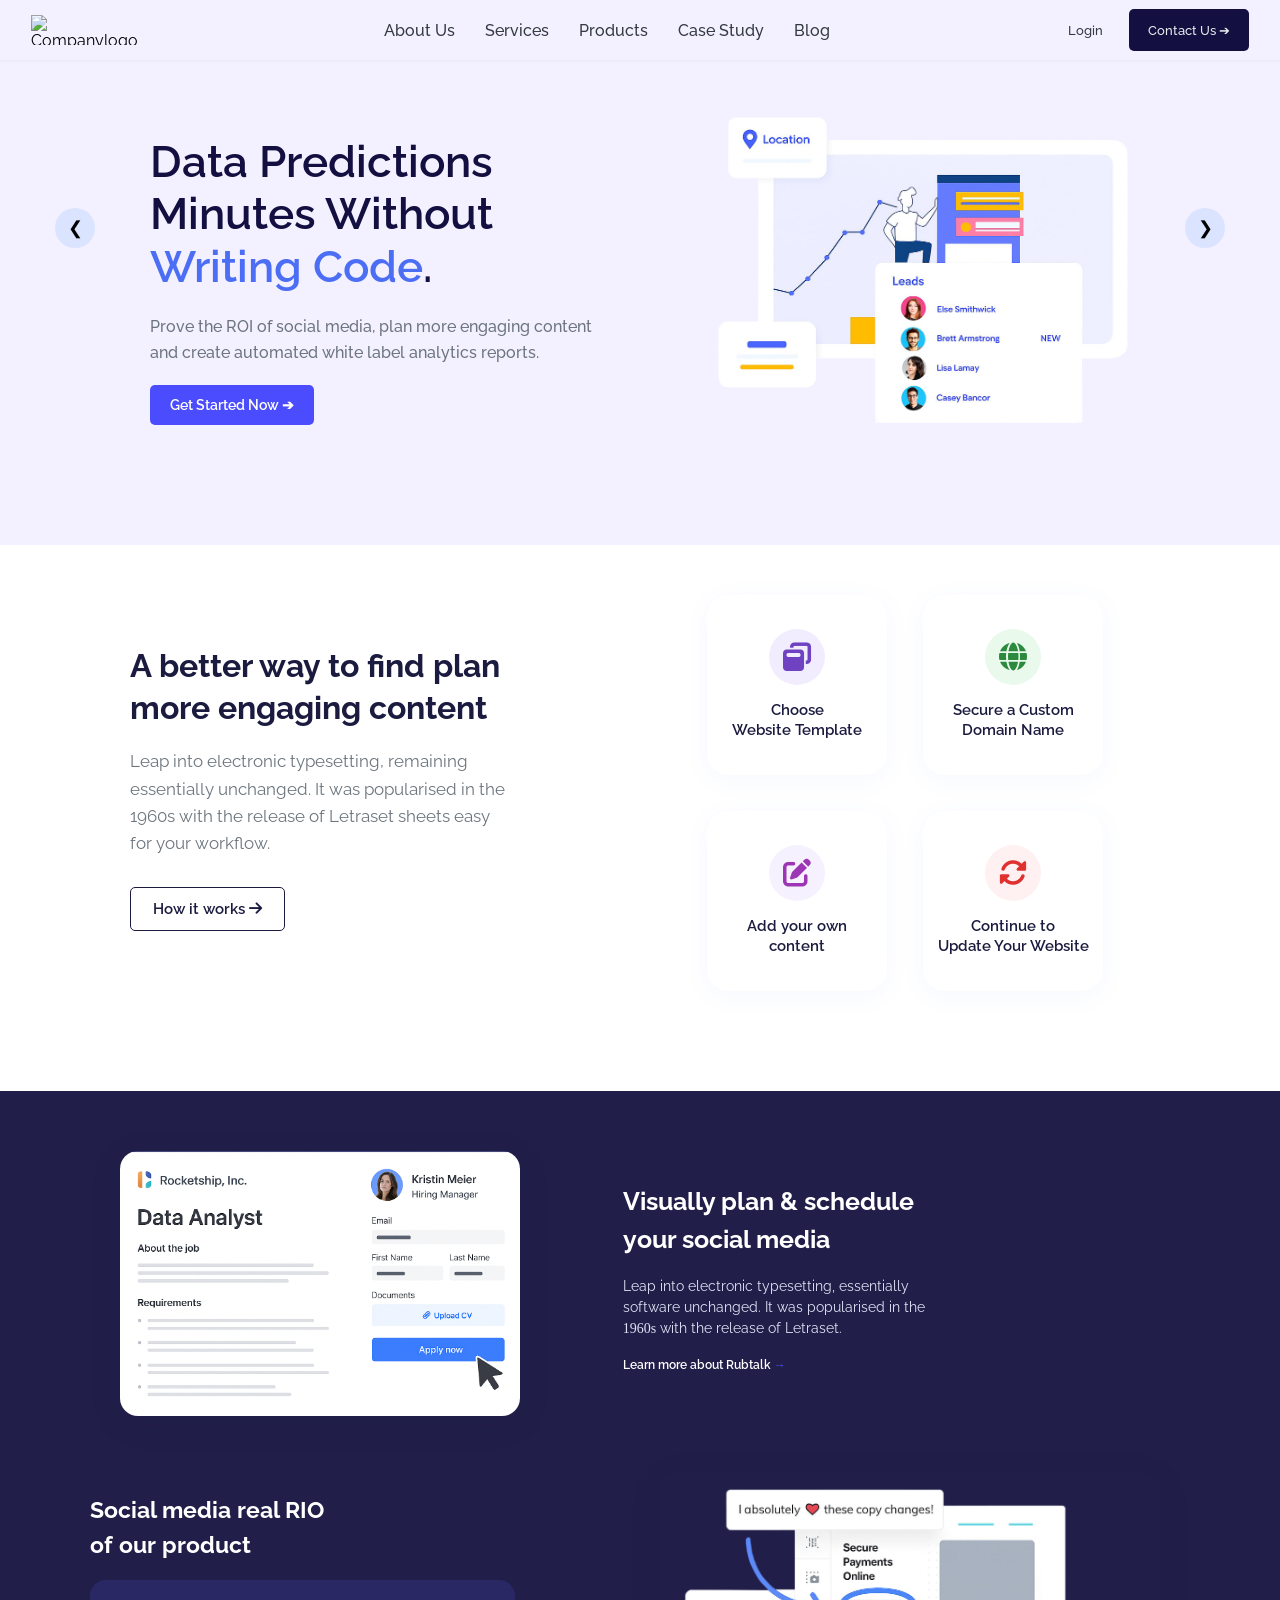
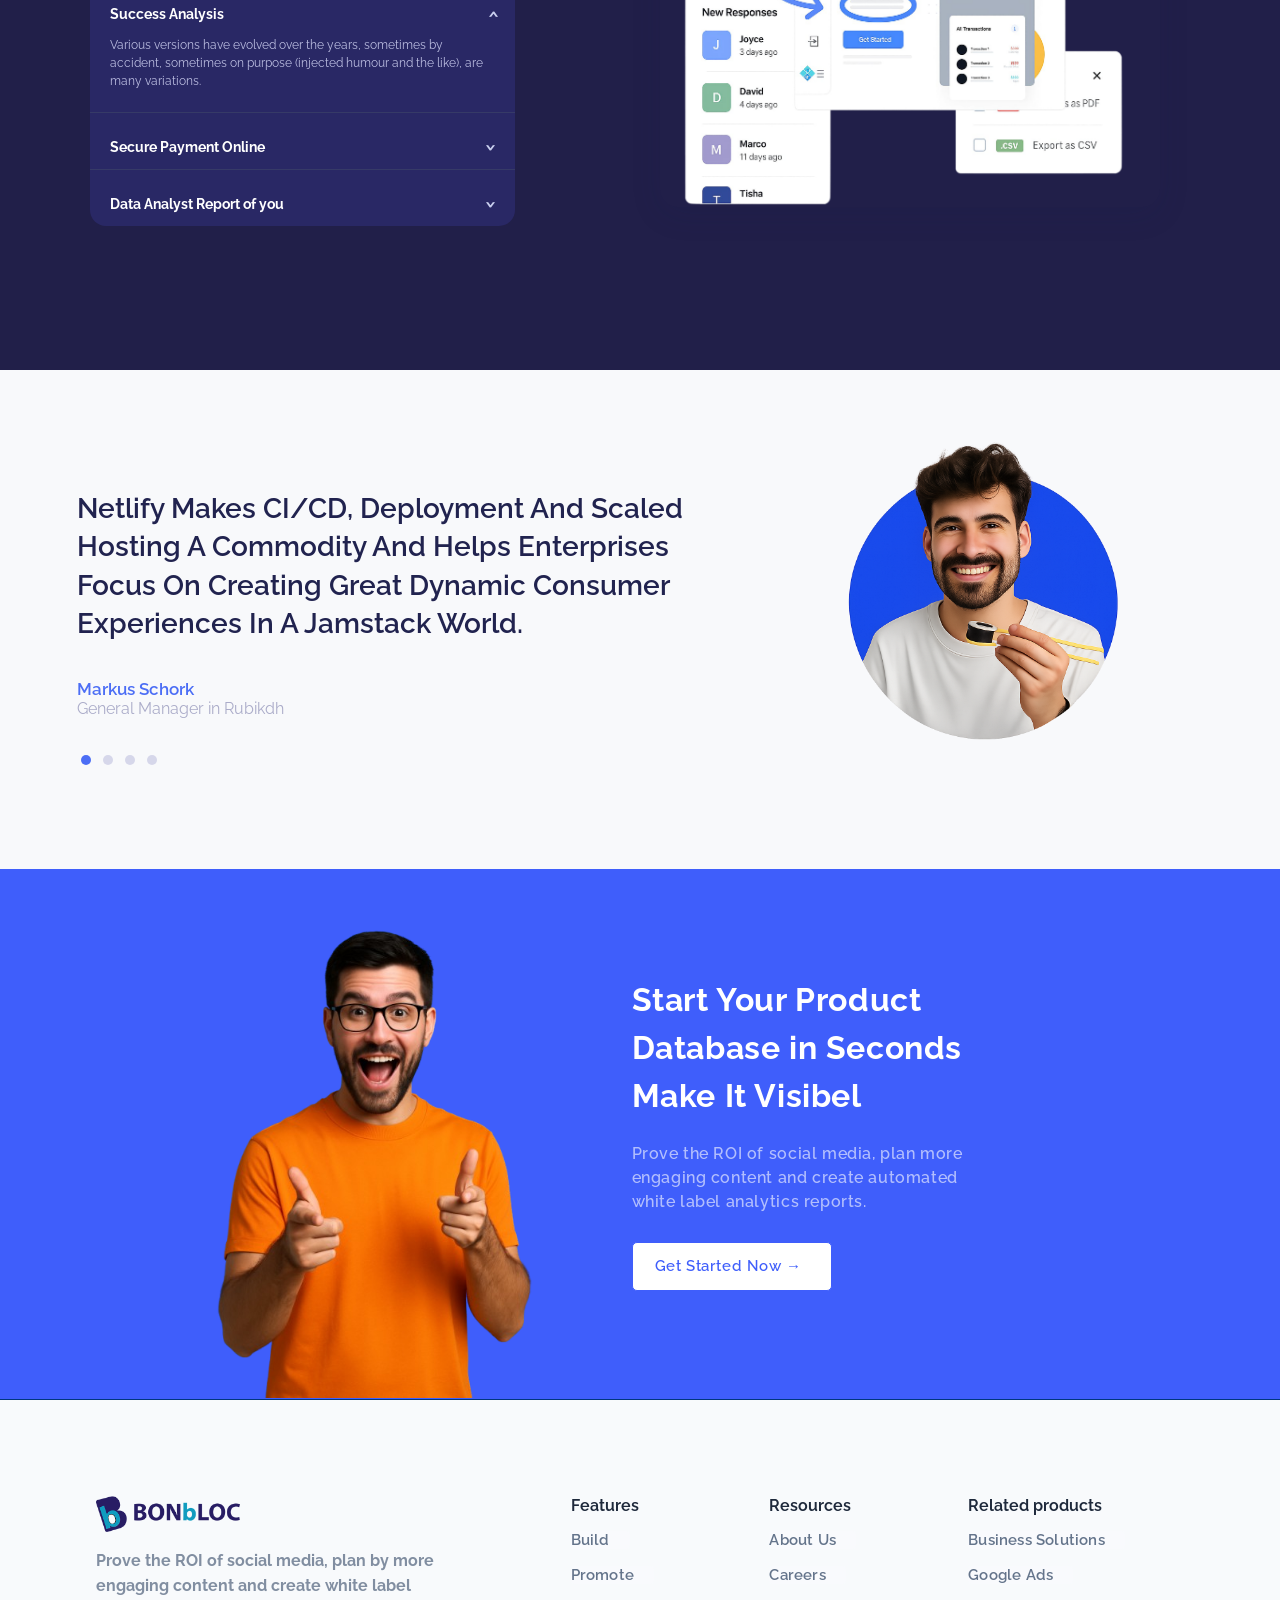
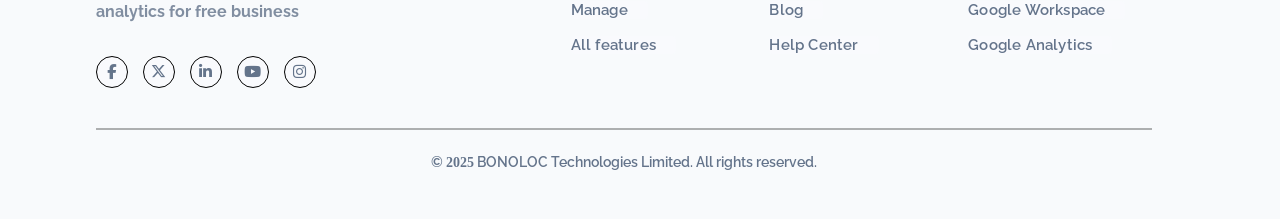
==== index.html @ 06128848 "Update and rename Task.html to index.html" ====
<!DOCTYPE html>
<html lang="en">
  <head>
    <meta charset="UTF-8" />
    <meta name="viewport" content="width=device-width, initial-scale=1.0" />
    <link rel="stylesheet" href="taskstyle.css" />
    <title>Task</title>
    <link rel="preconnect" href="https://fonts.googleapis.com" />
    <link rel="preconnect" href="https://fonts.gstatic.com" crossorigin />
    <link
      href="https://fonts.googleapis.com/css2?family=Raleway:ital,wght@0,100..900;1,100..900&display=swap"
      rel="stylesheet"
    />
    <link
      rel="stylesheet"
      href="https://cdnjs.cloudflare.com/ajax/libs/font-awesome/5.15.4/css/all.min.css"
    />
    <link
      rel="stylesheet"
      href="https://cdnjs.cloudflare.com/ajax/libs/font-awesome/6.5.1/css/all.min.css"
    />
  </head>
  <body>
    <header class="main-header">
      <div class="header-wrapper">
        <img src="BONbLoc-logo.png" alt="Companylogo" class="company-logo" />

        <nav>
          <a href="#">About Us</a>
          <a href="#">Services</a>
          <a href="#">Products</a>
          <a href="#">Case Study</a>
          <a href="#">Blog</a>
        </nav>

        <div class="button-group">
          <button class="btn1">Login</button>
          <button class="btn2">Contact Us &#10132;</button>
        </div>
      </div>
    </header>

    <section class="Hero-section">
      <div class="hero-container">
        <!-- Left Button -->
        <button class="nav-btn left-btn">&#10094;</button>

        <!-- Text Content -->
        <div class="hero-text">
          <h1>
            <br /><br />
            Data Predictions <br />
            Minutes Without <br />
            <span class="highlight"
              >Writing Code<span class="stop1">.</span></span
            >
          </h1>
          <p>
            Prove the ROI of social media, plan more engaging content and create
            automated white label analytics reports.
          </p>
          <button class="btn3">Get Started Now &#10132;</button>
        </div>

        <!-- Hero Image -->
        <img src="datapredict.png" alt="Hero Illustration" class="hero-image" />

        <!-- Right Button -->
        <button class="nav-btn right-btn">&#10095;</button>
      </div>
    </section>

    <section class="Features-Section">
      <div class="features-container">
        <!-- LEFT TEXT CONTENT -->
        <div class="features-left">
          <h2>A better way to find plan more engaging content</h2>
          <p>
            Leap into electronic typesetting, remaining essentially unchanged.
            It was popularised in the 1960s with the release of Letraset sheets
            easy for your workflow.
          </p>
          <button class="btn-how">
            How it works <i class="fa fa-arrow-right"></i>
          </button>
        </div>

        <!-- RIGHT FEATURE BOXES -->
        <div class="features">
          <div class="website-icon">
            <i class="fa fa-window-restore"></i>
            <p>Choose <br />Website Template</p>
          </div>

          <div class="domain-icon">
            <i class="fa fa-globe"></i>
            <p>
              Secure a Custom <br />
              Domain Name
            </p>
          </div>

          <div class="content-icon">
            <i class="fa fa-edit"></i>
            <p>Add your own <br />content</p>
          </div>

          <div class="update-icon">
            <i class="fa fa-sync-alt"></i>
            <p>Continue to <br />Update Your Website</p>
          </div>
        </div>
      </div>
    </section>

    <!-- success section -->
    <section class="success-section">
      <!-- First Row -->
      <div class="success-row top-row">
        <div class="success-card">
          <img
            src="dataanalyst.png"
            alt="Data Analyst Card"
            class="success-img top-img"
          />
        </div>
        <div class="success-text">
          <h2>Visually plan & schedule <br />your social media</h2>
          <p>
            Leap into electronic typesetting, essentially <br />software
            unchanged. It was popularised in the <br /><span
              style="font-family: serif"
              >1960s</span
            >
            with the release of Letraset.
          </p>
          <a href="#" class="learn-link"
            >Learn more about Rubtalk <span class="arrow1">&#8594;</span></a
          >
        </div>
      </div>
      <br />
      <!-- Second Row -->
      <div class="success-row bottom-row">
        <div class="success-info">
          <h3>Social media real RIO <br />of our product</h3>
          <div class="success-panel">
            <div class="success-accordion-item open">
              <div class="success-title chevron-toggle">
                Success Analysis
                <span class="chevron">&#8250;</span>
              </div>
              <div class="success-desc">
                Various versions have evolved over the years, sometimes by
                accident, sometimes on purpose (injected humour and the like),
                are many variations.
              </div>
            </div>
            <div class="success-accordion-item">
              <div class="success-title chevron-toggle">
                Secure Payment Online
                <span class="chevron">&#8250;</span>
              </div>
            </div>
            <div class="success-accordion-item">
              <div class="success-title chevron-toggle">
                Data Analyst Report of you
                <span class="chevron">&#8250;</span>
              </div>
            </div>
          </div>
        </div>
        <div class="success-media">
          <img src="sdata.png" alt="Responses" class="success-img right-img" />
        </div>
      </div>
    </section>
    <!-- HTML -->
    <section class="testimonial-section">
      <div class="testimonial-text">
        <p>
          Netlify Makes CI/CD, Deployment And Scaled <br />Hosting A Commodity
          And Helps Enterprises <br />Focus On Creating Great Dynamic Consumer
          <br />Experiences In A Jamstack World.
        </p>
        <div class="testimonial-author">
          <span class="author-name">Markus Schork</span><br />
          <span class="author-title">General Manager in Rubikdh</span>
        </div>
        <div class="testimonial-dots">
          <span class="dot active"></span>
          <span class="dot"></span>
          <span class="dot"></span>
          <span class="dot"></span>
        </div>
      </div>
      <div class="testimonial-image">
        <img src="testimonial.png" alt="testiminal-pic" />
      </div>
    </section>
    <!-- !-- ===== CTA SECTION ===== -->
    <section class="call-to-action">
      <div class="cta-image">
        <img src="ctaperson.png" alt="Excited Person" />
      </div>
      <div class="cta-text">
        <h2>Start Your Product Database in Seconds Make It Visibel</h2>
        <p>
          Prove the ROI of social media, plan more engaging content and create
          automated white label analytics reports.
        </p>
        <a href="#" class="btn primary"><p>Get Started Now &#8594;</p> </a>
      </div>
    </section>
    <footer>
      <div class="container">
        <div class="footer-content">
          <div class="footer-section footer-left">
            <img
              src="BONbLOC-logo.png"
              alt="BONbLOC Logo"
              class="footer-logo"
            />
            <p style="color: #64748b; line-height: 1.6; margin-bottom: 15px">
              Prove the ROI of social media, plan by more engaging content and
              create white label analytics for free business
            </p>
            <div class="social-icons">
              <a href="#" class="social-icon"
                ><i class="fa-brands fa-facebook-f"></i
              ></a>
              <a href="#" class="social-icon"
                ><i class="fa-brands fa-x-twitter"></i
              ></a>
              <a href="#" class="social-icon"
                ><i class="fa-brands fa-linkedin-in"></i
              ></a>
              <a href="#" class="social-icon"
                ><i class="fa-brands fa-youtube"></i
              ></a>
              <a href="#" class="social-icon"
                ><i class="fa-brands fa-instagram"></i
              ></a>
            </div>
          </div>
          <!-- <div class="footer-right"> -->
          <div class="footer-section">
            <ul>
              <li><h4>Features</h4></li>
              <li><a href="#">Build</a></li>
              <li><a href="#">Promote</a></li>
              <li><a href="#">Manage</a></li>
              <li><a href="#">All features</a></li>
            </ul>
          </div>
          <div class="footer-section">
            <ul>
              <li><h4>Resources</h4></li>
              <li><a href="#">About Us</a></li>
              <li><a href="#">Careers</a></li>
              <li><a href="#">Blog</a></li>
              <li><a href="#">Help Center</a></li>
            </ul>
          </div>
          <div class="footer-section">
            <ul>
              <li><h4>Related products</h4></li>
              <li><a href="#">Business Solutions</a></li>
              <li><a href="#">Google Ads</a></li>
              <li><a href="#">Google Workspace</a></li>
              <li><a href="#">Google Analytics</a></li>
            </ul>
          </div>
        </div>
      </div>
      <hr />
      <div class="footer-bottom">
        <p>
          &copy; <span style="font-family: serif">2025</span> BONOLOC
          Technologies Limited. All rights reserved.
        </p>
      </div>
    </footer>
  </body>
</html>
---- taskstyle.css ----
* {
  margin: 0;
  border: 0;
  font-family: "Raleway", serif;
  box-sizing: border-box;
}
body {
  background-color: #f1f3f5;
  /* margin: 25px; */
}
.company-logo {
  height: 30px;
  width: 120px;
}
/* Hero-section */
.Hero-section {
  display: flex;
  flex-direction: column;
  padding-top: 30px;
  background-color: #f3f0ff;
  padding-bottom: 120px;
}
/* Header-section */
header.main-header {
  background-color: #f3f0ff;
  padding: 10px 30px;
  position: fixed;
  top: 0;
  left: 0;
  right: 0;
  box-shadow: 0 1px 3px rgba(0, 0, 0, 0.05);
  z-index: 1000;
  height: 60px;
  display: flex;
  align-items: center;
}

.header-wrapper {
  display: flex;
  justify-content: space-between;
  align-items: center;
  max-width: 1300px;
  width: 100%;
  margin: 0 auto;
  gap: 0;
  padding: 0 1px;
}

nav {
  flex: 1;
  display: flex;
  justify-content: center;
  gap: 30px;
}

.button-group {
  display: flex;
  gap: 20px;
}
nav a {
  font-weight: 500;
  text-decoration: none;
  color: #343a40;
  font-family: "Raleway", serif;
}
.btn1,
.btn2 {
  font-weight: 500;
  font-family: "Raleway", serif;
  cursor: pointer;
}
.btn1 {
  background: none;
  color: #343a40;
  border: none;
}
.btn2 {
  color: #e9ecef;
  background-color: #130f40;
  padding: 13px 19px;
  border-radius: 5px;
}

.hero-container {
  display: flex;
  justify-content: space-between;
  align-items: center;
  flex-wrap: wrap;
  gap: 80px;
  position: relative;
  max-width: 1200px;
  margin: 0 auto;
  padding: 0 20px;
}

.hero-text {
  max-width: 550px;
  padding-left: 90px;
  padding-top: 0px;
}

.hero-text h1 {
  font-size: 44px;
  line-height: 1.2;
  font-weight: 600;
  margin-bottom: 20px;
  font-family: "Raleway", serif;
}

.hero-text .highlight {
  color: #4c6ef5;
}
.hero-text .stop1 {
  color: #130f40;
  border-radius: 50%;
}

.hero-text p {
  font-size: 16px;
  font-weight: 500;
  line-height: 1.6;
  margin-bottom: 20px;
  color: #6c757d;
  font-family: "Raleway", serif;
}

.btn3 {
  padding: 12px 20px;
  font-size: 14px;
  font-weight: 600;
  background-color: #4c4cff;
  color: white;
  border-radius: 5px;
  border: none;
  cursor: pointer;
  font-family: "Raleway", serif;
}
h1 {
  color: #130f40;
}
.nav-btn {
  position: absolute;
  top: 50%;
  transform: translateY(-50%);
  width: 40px;
  height: 40px;
  border: none;
  border-radius: 50%;
  font-size: 18px;
  cursor: pointer;
  display: flex;
  align-items: center;
  justify-content: center;
  background-color: #dbe4ff;
}

.left-btn {
  left: 15px;
}

.right-btn {
  right: 15px;
}
.hero-image {
  flex: 1;
  max-width: 600px;
  width: 100%;
  height: auto;
  display: block;
  margin-right: 50px;
  min-width: 300px;
  padding-top: 70px;
}
/* feature-section */
.Features-Section {
  background-color: #fff;
  padding-left: 110px;
  padding-top: 50px;
  padding-bottom: 100px;
  font-family: "Raleway", serif;
}

.features-container {
  display: flex;
  gap: 20px;
  max-width: 1200px;
  margin: 0 auto;
  align-items: flex-start;
  flex-wrap: wrap;
}

.features-left {
  flex: 1 1 350px;
  max-width: 400px;
  padding-left: 20px;
  margin-top: 50px;
}

.features-left h2 {
  font-size: 32px;
  line-height: 1.3;
  font-weight: 700;
  color: #1b1b40;
  margin-bottom: 20px;
  text-align: left;
}

.features-left p {
  font-size: 17px;
  line-height: 1.6;
  color: #6c757d;
  margin-bottom: 30px;
  text-align: left;
}

.btn-how {
  background: transparent;
  border: 1px solid #1b1b40;
  color: #1b1b40;
  padding: 12px 22px;
  font-weight: 600;
  font-size: 15px;
  border-radius: 5px;
  cursor: pointer;
  transition: background-color 0.3s, color 0.3s;
  text-align: left;
}
.btn-how:hover {
  background-color: #1b1b40;
  color: white;
}

.features {
  display: grid;
  margin-right: 80px;
  grid-template-columns: repeat(2, 180px);
  grid-auto-rows: 180px;
  gap: 36px;
  justify-content: center;
  margin: 0 auto;
}

.features > div {
  width: 180px;
  height: 180px;
  background: #fff;
  border-radius: 22px;
  box-shadow: 0 5px 26px rgba(76, 110, 245, 0.05);
  display: flex;
  flex-direction: column;
  align-items: center;
  justify-content: center;
  text-align: center;
  transition: box-shadow 0.16s, transform 0.16s;
  margin: 0;
  padding: 0;
}

.features > div:hover {
  transform: translateY(-8px);
}

.features i {
  font-size: 28px;
  width: 56px;
  height: 56px;
  border-radius: 50%;
  display: flex;
  align-items: center;
  justify-content: center;
  margin-bottom: 16px;
}

.features p {
  font-size: 15px;
  font-weight: 600;
  color: #1b1b40;
  margin: 0;
  line-height: 1.32;
}

.website-icon i {
  background-color: #f1edfe;
  color: #6f42c1;
}
.domain-icon i {
  background-color: #e9f9ec;
  color: #2b8a3e;
}
.content-icon i {
  background-color: #f6f1ff;
  color: #9c36b5;
}
.update-icon i {
  background-color: #fff1f1;
  color: #e03131;
}
@media (max-width: 900px) {
  .features-container {
    flex-direction: column;
    gap: 40px;
    padding: 30px 20px;
  }
  .features-left {
    max-width: 100%;
    margin-bottom: 40px;
    padding-left: 27px;
  }
  .features {
    grid-template-columns: 1fr 1fr;
  }
}
@media (max-width: 1100px) {
  .header-wrapper {
    gap: 40px;
    padding: 0 10px;
  }
  nav {
    gap: 30px;
  }
}

@media (max-width: 900px) {
  header.main-header {
    height: auto;
    padding: 16px 8px;
  }
  .header-wrapper {
    flex-direction: column;
    align-items: flex-start;
    gap: 18px;
    padding: 0 8px;
  }
  nav {
    flex-wrap: wrap;
    gap: 15px;
    font-size: 15px;
    justify-content: flex-start;
    margin-bottom: 6px;
  }
  .button-group {
    gap: 12px;
  }
}
@media (max-width: 900px) {
  .hero-container {
    flex-direction: column;
    align-items: center;
    gap: 32px;
    text-align: center;
    padding: 0 10px;
  }
  .hero-text {
    padding-left: 0;
    padding-top: 18px;
    max-width: 100%;
  }
  .hero-image {
    margin: 0 auto;
    padding-top: 0;
    max-width: 380px;
    min-width: 180px;
    width: 100%;
  }
}

@media (max-width: 600px) {
  .Hero-section {
    padding-top: 90px;
    padding-bottom: 50px;
  }
  .hero-text h1 {
    font-size: 28px;
  }
  .hero-container {
    gap: 18px;
    padding: 0 4vw;
  }
  .hero-image {
    max-width: 92vw;
  }
}

@media (max-width: 500px) {
  .features {
    grid-template-columns: 1fr;
    gap: 10px;
  }
}
/* success-section */
.success-section {
  background: #211f49;
  color: #fff;
  padding-top: 60px;
  padding-bottom: 90px;
  font-family: "Raleway", serif;
}

.success-row {
  display: flex;
  justify-content: space-between;
  align-items: flex-start;
  max-width: 1200px;
  margin: 0 auto 38px auto;
  flex-wrap: wrap;
  gap: 54px;
}

.success-row.top-row {
  align-items: flex-start;
}

.success-card {
  flex: 1 1 330px;
  display: flex;
  justify-content: flex-start;
  margin-left: 80px;
}

.success-img {
  max-width: 400px;
  width: 100%;
  border-radius: 18px;
  box-shadow: 0 7px 30px rgba(24, 32, 80, 0.13);
}

.success-text {
  flex: 2 1 380px;
  margin-top: 32px;
}
.arrow1 {
  color: #4c4cff;
}
.success-text h2 {
  font-size: 25px;
  margin-bottom: 18px;
  color: #fff;
  line-height: 1.5;
  font-weight: 700;
}

.success-text p {
  font-size: 14px;
  color: #dee2f5;
  line-height: 1.5;
  margin-bottom: 15px;
  max-width: 420px;
}

.learn-link {
  color: #fff;
  text-decoration: none;
  font-weight: 600;
  font-size: 12px;
}

.bottom-row .success-info {
  flex: 1 1 340px;
  margin-left: 0;
  padding-top: 20px;
  padding-left: 50px;
}

.success-info h3 {
  font-size: 23px;
  line-height: 1.5;
  color: #fff;
  margin-bottom: 18px;
  font-weight: 700;
}

.success-panel {
  background: #292865;
  border-radius: 16px;
  padding: 0;
  margin-bottom: 16px;
  overflow: hidden;
  max-width: 450px;
  overflow-wrap: break-word;
}
.success-accordion-item {
  padding: 0 20px;
  width: 425px;
  border-bottom: 1px solid #363a67;
}
.success-accordion-item:last-child {
  border-bottom: none;
}
.success-title {
  font-weight: 700;
  font-size: 14px;
  color: #fff;
  display: flex;
  align-items: center;
  justify-content: space-between;
  cursor: pointer;
  padding: 22px 0 10px 0;
}
.chevron {
  font-size: 20px;
  color: #cad0ef;
  transition: transform 0.2s;
  transform: rotate(90deg);
}
.success-accordion-item.open .chevron {
  transform: rotate(-90deg);
}
.chevron-underline {
  height: 2px;
  background: #cad0ef;
  width: 26px;
  margin: 3px 0 12px 0;
  border-radius: 1px;
}
.success-desc {
  color: #bbbde1;
  font-size: 12px;
  line-height: 1.5;
  padding-bottom: 22px;
}
.success-links {
  display: flex;
  flex-direction: column;
  gap: 7px;
}
.success-links a {
  color: #a7cbff;
  font-size: 14px;
  text-decoration: underline;
  font-weight: 500;
  transition: color 0.2s;
}
.success-media {
  flex: 2 1 400px;
  display: flex;
  justify-content: flex-end;
  align-items: flex-start;
}
.bottom-row .success-img {
  border-radius: 18px;
}
.success-row.bottom-row .success-media > .success-img {
  display: block;
  position: relative;
  left: -80px;
  transform: none;
  height: auto;
  width: 500px;
  max-width: none;
}
@media (max-width: 900px) {
  .success-row.bottom-row .success-media > .success-img {
    left: 0 !important;
  }
}
@media (max-width: 900px) {
  .success-row {
    flex-direction: column;
    align-items: stretch;
    gap: 32px;
    margin: 0 16px 34px 16px;
  }
  .success-media {
    justify-content: center;
  }
  .success-card,
  .success-text,
  .success-info {
    margin-left: 0;
    margin-right: 0;
    max-width: 100%;
  }
}
.testimonial-section {
  display: flex;
  align-items: center;
  justify-content: space-between;
  background: #f8f9fb;
  padding-top: 30px;
  padding-bottom: 100px;
  font-family: "Raleway", serif;
}

.testimonial-text {
  flex: 1 1 60%;
  padding-left: 6vw;
  padding-top: 90px;
}

.testimonial-text p {
  font-size: 28px;
  font-weight: 600;
  color: #21234f;
  line-height: 1.36;
  margin-bottom: 36px;
}

.testimonial-author {
  margin-bottom: 32px;
}

.author-name {
  color: #4c6ef5;
  font-weight: 600;
  font-size: 1.08rem;
}

.author-title {
  color: #abacc9;
  font-size: 1rem;
}

.testimonial-dots {
  margin-top: 22px;
}

.dot {
  height: 10px;
  width: 10px;
  margin: 0 4px;
  background-color: #d6d7ea;
  border-radius: 50%;
  display: inline-block;
}

.dot.active {
  background-color: #4c6ef5;
}

.testimonial-image {
  flex: 1 1 40%;
  display: flex;
  align-items: center;
  justify-content: center;
  min-width: 180px;
  padding-right: 3vw;
}

.testimonial-image img {
  width: 344px;
  height: 344px;
  object-fit: cover;
  padding-top: 20px;
  padding-right: 30px;
}

/* Responsive styles */
@media (max-width: 950px) {
  .testimonial-section {
    flex-direction: column;
    align-items: center;
    padding: 40px 0;
  }
  .testimonial-text,
  .testimonial-image {
    padding: 0;
    max-width: 94vw;
    text-align: center;
  }
  .testimonial-text {
    margin-bottom: 32px;
  }
  .testimonial-image {
    margin-bottom: 0;
    padding-bottom: 0;
  }
  .testimonial-image .circle-bg {
    margin: 0 auto;
  }
}

@media (max-width: 550px) {
  .testimonial-section {
    padding: 18px 0;
  }
  .testimonial-text p {
    font-size: 1.08rem;
  }
  .testimonial-image .circle-bg {
    width: 118px;
    height: 118px;
  }
  .testimonial-image img {
    width: 94px;
    height: 94px;
  }
}
/*CSS for cta*/
.call-to-action {
  background-color: rgb(88, 107, 124);
  height: 530px;
  width: 100vw;

  display: flex;
  align-items: center;
  justify-content: center;
  background: #3f5efb;
  color: #fff;
  gap: 96px;
  font-family: "Raleway", sans-serif;
}

.cta-image img {
  width: 325px;
  padding-top: 45px;
  border-radius: 12px;
}

.call-to-action .primary {
  color: #3f5efb;
  background-color: #fff;
  display: inline;
}

.call-to-action .cta-text {
  width: 30%;
  line-height: 1.5;
  letter-spacing: 0.6px;
  text-align: left;
  display: flex;
  padding-right: 20px;
  flex-direction: column;
  gap: 12px;
  margin-right: 54px;
}

.cta-text h2 {
  font-size: 32px;
  margin-bottom: 10px;
  gap: 5px;
}

.cta-text p {
  margin-bottom: 16px;
  opacity: 0.6;
  font-weight: 550;
}

.cta-text .primary {
  width: 200px;
}
.cta-text .primary p {
  margin-bottom: 0;
  opacity: 1;
}

.primary {
  background: transparent;
  border: 1px solid;
  padding: 12px 22px;
  font-weight: 600;
  font-size: 15px;
  border-radius: 5px;
  cursor: pointer;
  transition: background-color 0.3s, color 0.3s;
  text-align: left;
}

.primary p {
  display: inline-block;
  margin: 0;
}

/*CSS for Footer */
footer {
  background: #f8fafc;
  padding: 96px 128px 48px 96px;
  border-top: 1px solid #00367d;
}

.footer-content {
  display: grid;
  grid-template-columns: 2.5fr 1fr 1fr 1fr;
  grid-template-rows: 1fr;
  gap: 15px;
  /* margin-bottom: 5px; */
}

.footer-logo {
  padding-left: 0;
  width: 144px;
  height: auto;
}

.footer-left {
  padding-right: 80px;

  display: flex;
  flex-direction: column;
  text-align: left;
  gap: 16px;
}

.footer-left p {
  font-size: 16px;
  font-weight: bold;
  line-height: 1.5px;
  opacity: 0.8;
  color: rgba(71, 71, 71, 1.5);
}

.social-icons {
  display: flex;
  gap: 15px;
}

.social-icons .social-icon {
  width: 32px;
  height: 32px;
  border-radius: 50%;
  border: solid 0.5px #000000;
  padding-right: 0px;
}
.footer-section {
  /* background-color: #bac8ff; */
  justify-content: left;
}
.footer-section h4 {
  font-size: 16px;
  font-weight: 650;
  margin-bottom: 15px;
  color: #1e293b;
}

.footer-section ul {
  list-style: none;
  padding: 0;
}

.footer-section li {
  margin-bottom: 0px;
}

.footer-section a {
  color: #64748b;
  font-weight: 600;
  font-size: 15px;
  letter-spacing: 0.2px;

  text-decoration: none;
  transition: color 0.3s;
  padding: 0 20px 0 0;
  margin-bottom: 16px;
}

.footer-section a:hover {
  color: #4f46e5;
}
footer hr {
  margin: 24px 0;
  border: 1px solid;
  opacity: 0.3;
}
.footer-bottom {
  text-align: center;
  /* padding-top: 50px; */
  color: #64748b;
  font-size: 14px;
  font-weight: 600;
}
footer a {
  display: inline-block;
  text-decoration: none;

  width: auto;
  height: auto;
  background-color: #f9fafd;
  border-radius: 4px;
  font-size: 14px;
  font-weight: 500;

  color: #000000;
  align-content: center;
  text-align: center;

  padding: 12px 12px;
  letter-spacing: 0.4px;
}

@media (max-width: 992px) {
  .call-to-action {
    flex-direction: column;
    height: auto;
    padding: 60px 30px;
    text-align: center;
    gap: 30px;
  }

  .cta-text {
    width: 100%;
    align-self: center;
  }

  .cta-image img {
    width: 150px;
    padding-top: 0;
  }

  footer {
    padding: 64px 40px 32px 40px;
  }

  .footer-content {
    grid-template-columns: 1fr 1fr;
    gap: 32px;
  }

  .footer-left {
    padding-right: 0;
  }

  .footer-section {
    justify-content: flex-start;
  }
}

@media (max-width: 600px) {
  .call-to-action {
    padding: 40px 20px;
    gap: 20px;
  }

  .cta-text h2 {
    font-size: 24px;
  }

  .cta-text {
    width: 100%;
  }
  footer {
    padding: 48px 20px 24px 20px;
  }

  .footer-content {
    grid-template-columns: 1fr;
  }

  .footer-section h4 {
    margin-top: 24px;
  }

  .social-icons {
    justify-content: center;
  }

  .footer-bottom {
    font-size: 12px;
    padding-top: 20px;
  }
}
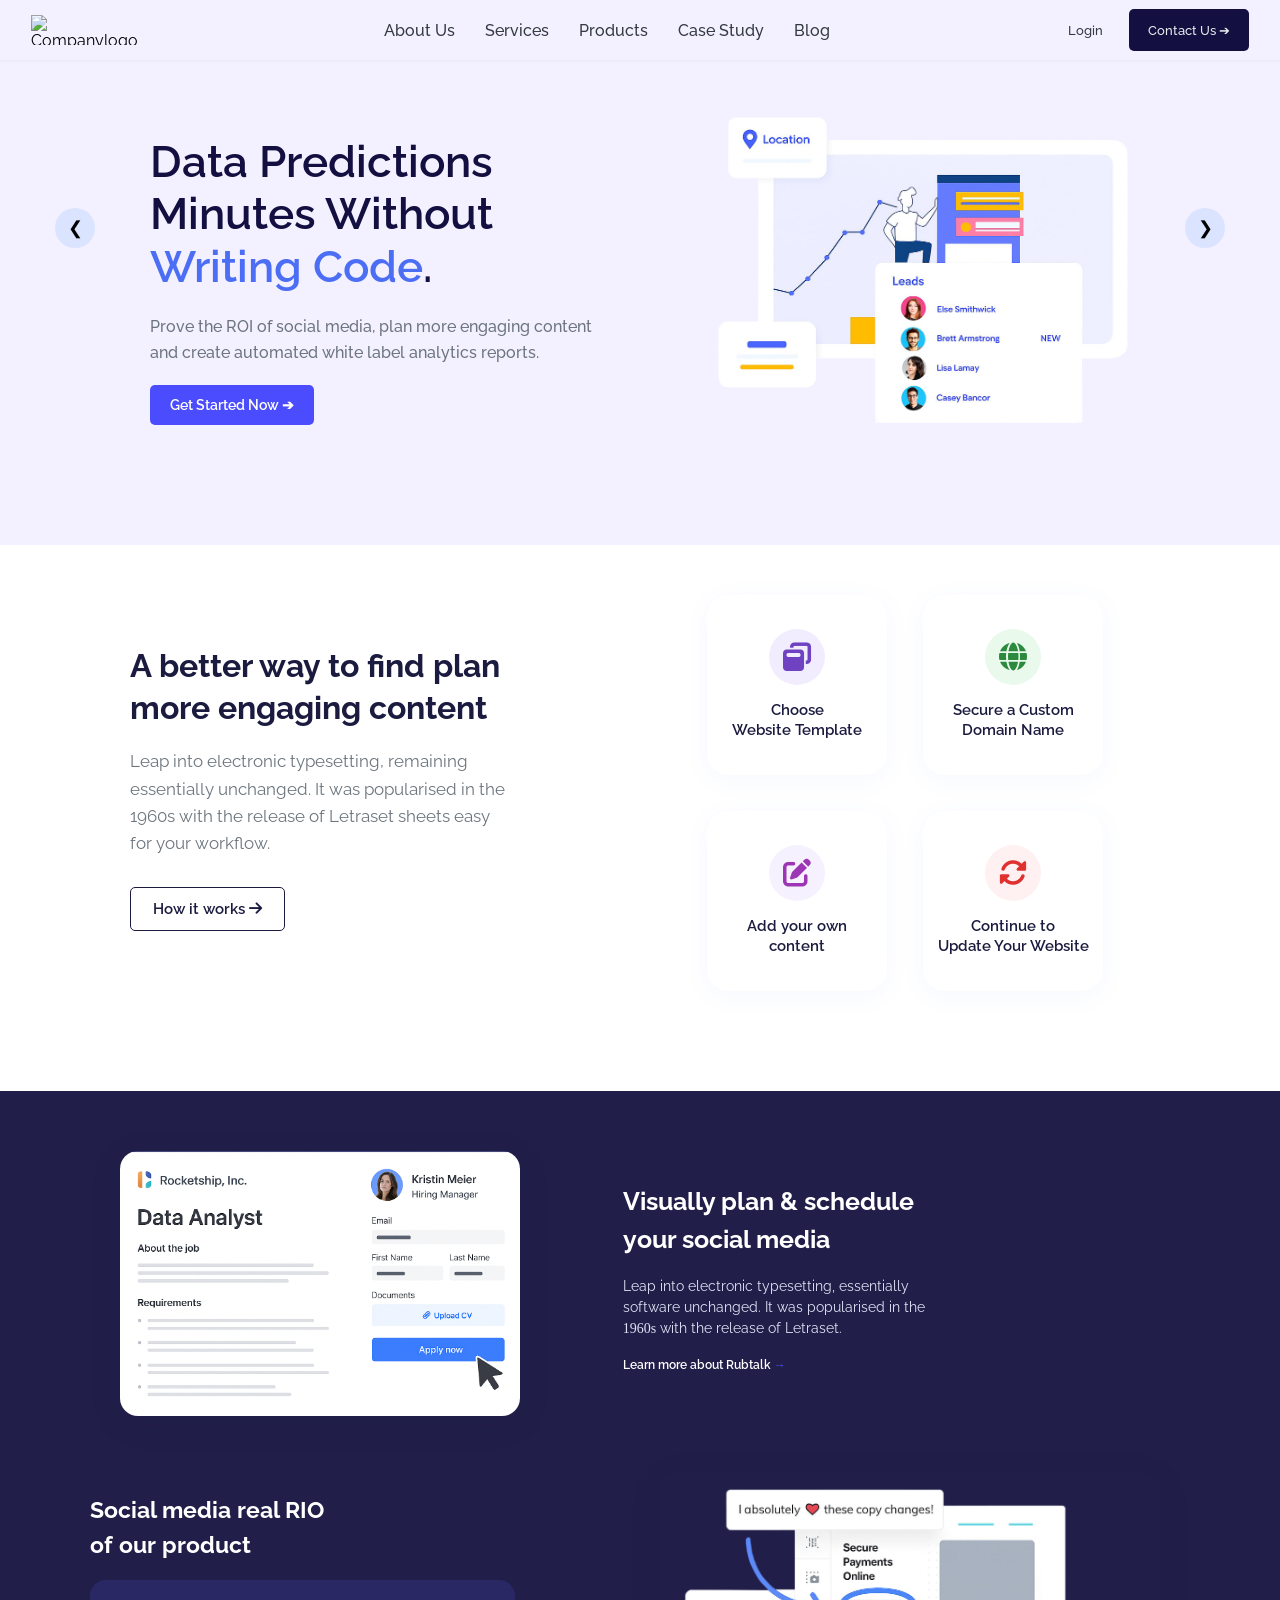
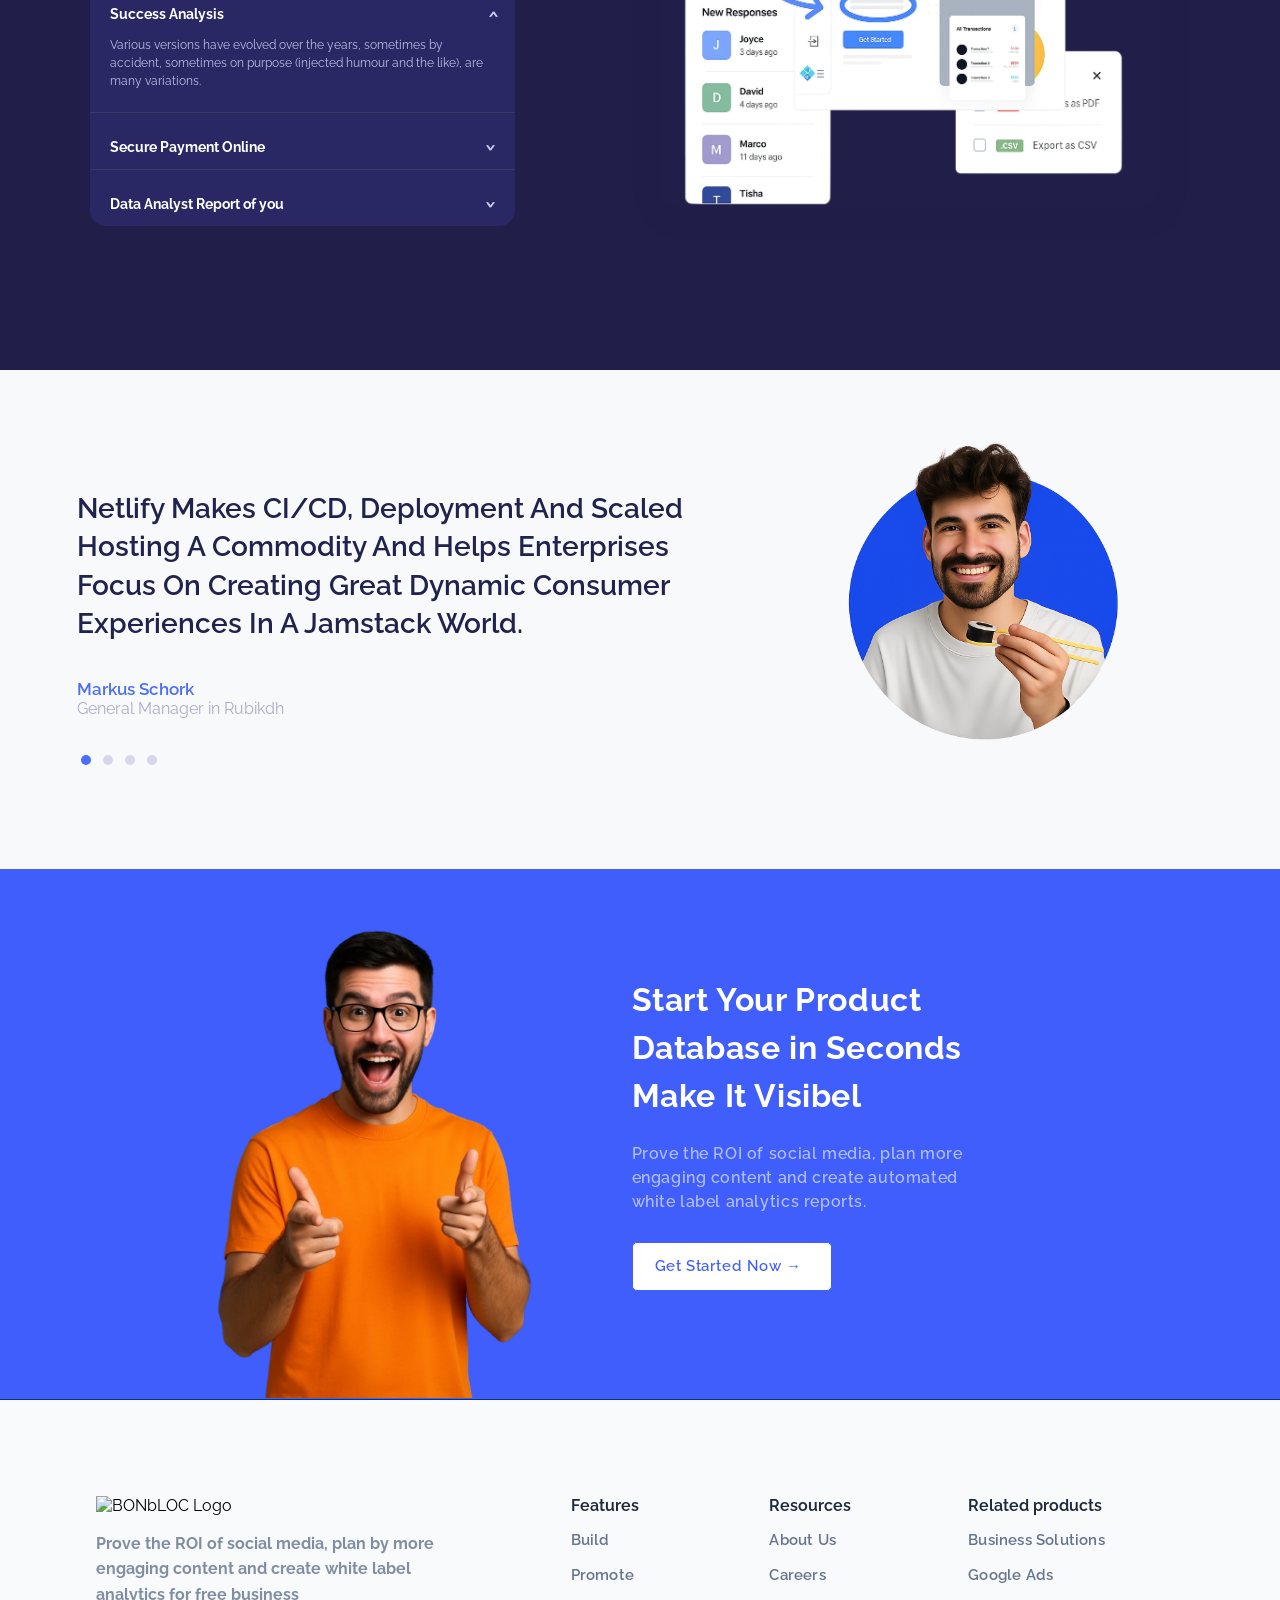
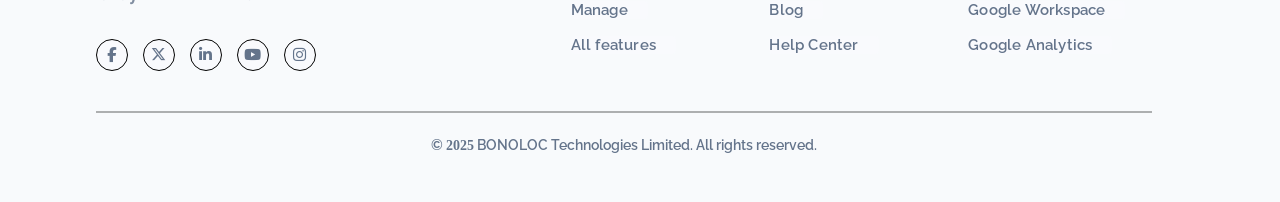
==== commit fb05be68: "Update index.html" ====
--- a/index.html
+++ b/index.html
@@ -217,7 +217,7 @@
         <div class="footer-content">
           <div class="footer-section footer-left">
             <img
-              src="BONbLOC-logo.png"
+              src="BONbLOC-logo2.png"
               alt="BONbLOC Logo"
               class="footer-logo"
             />
@@ -283,3 +283,4 @@
     </footer>
   </body>
 </html>
+
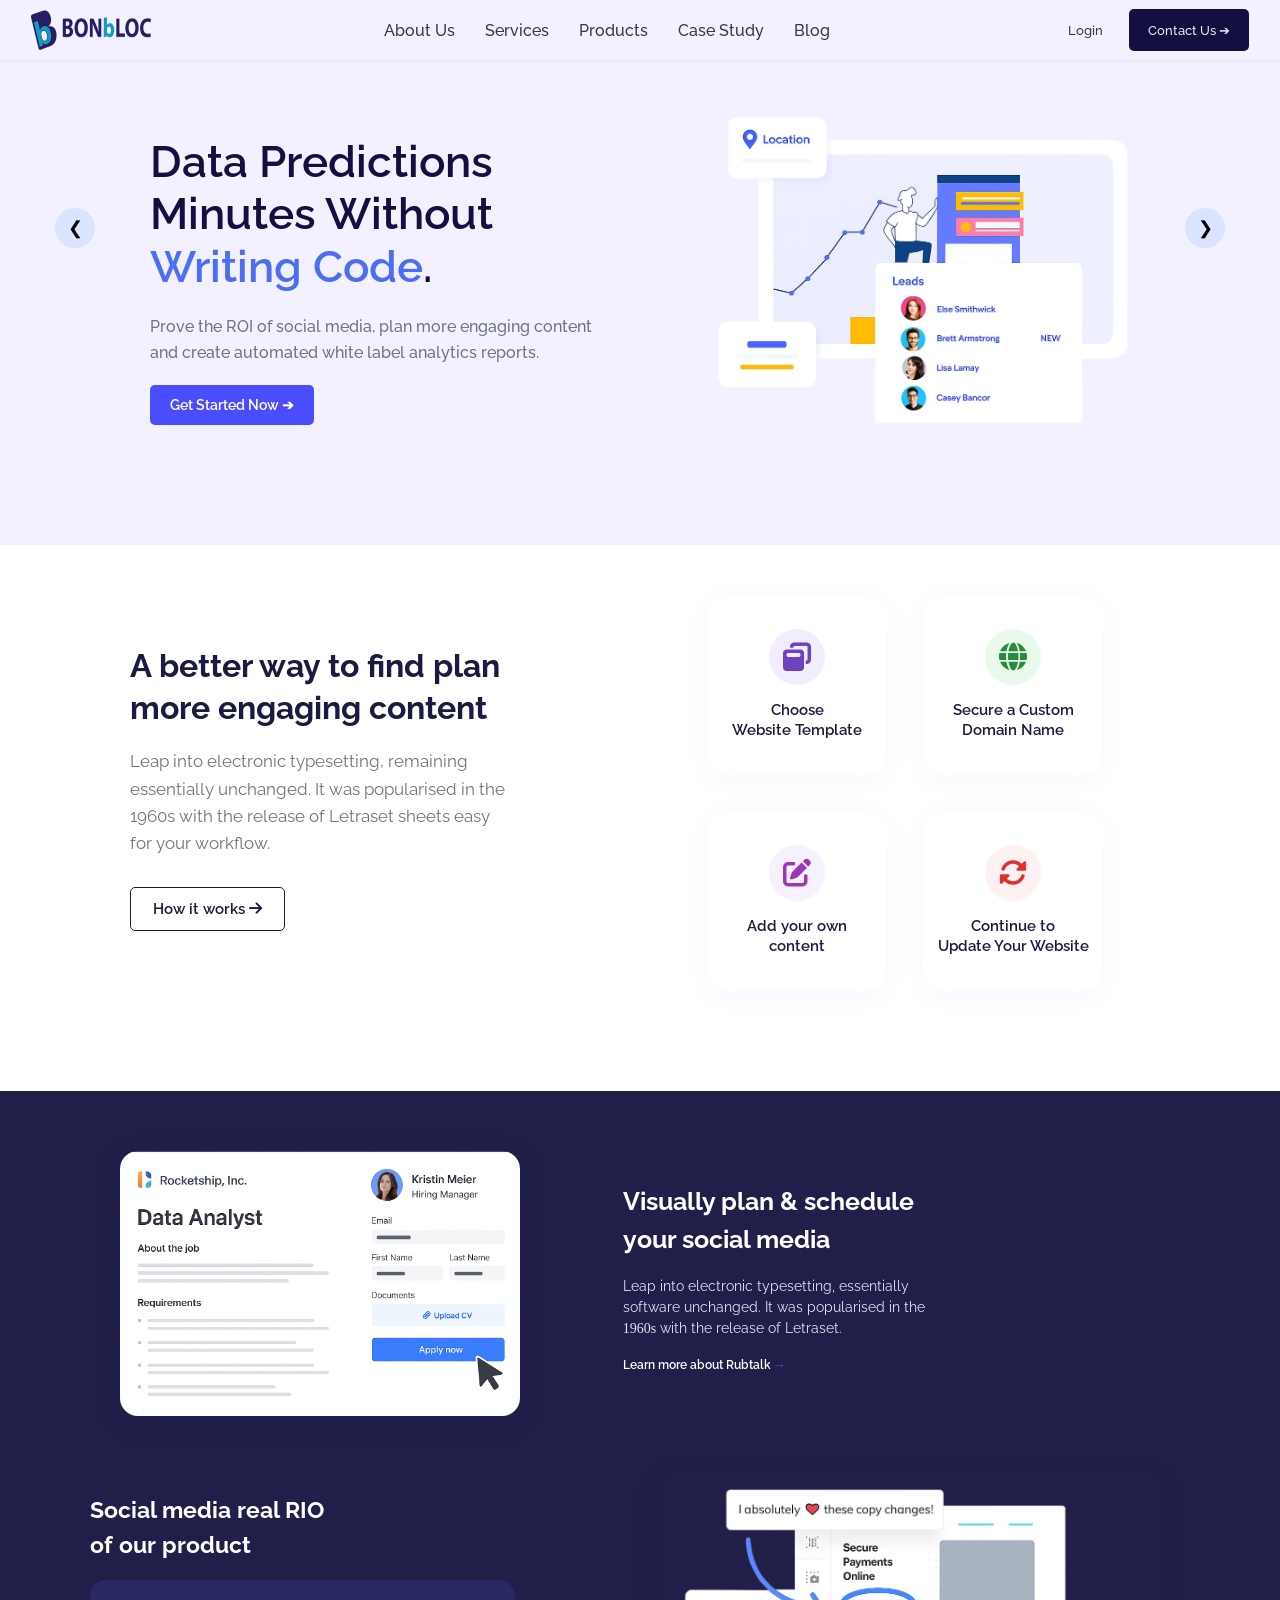
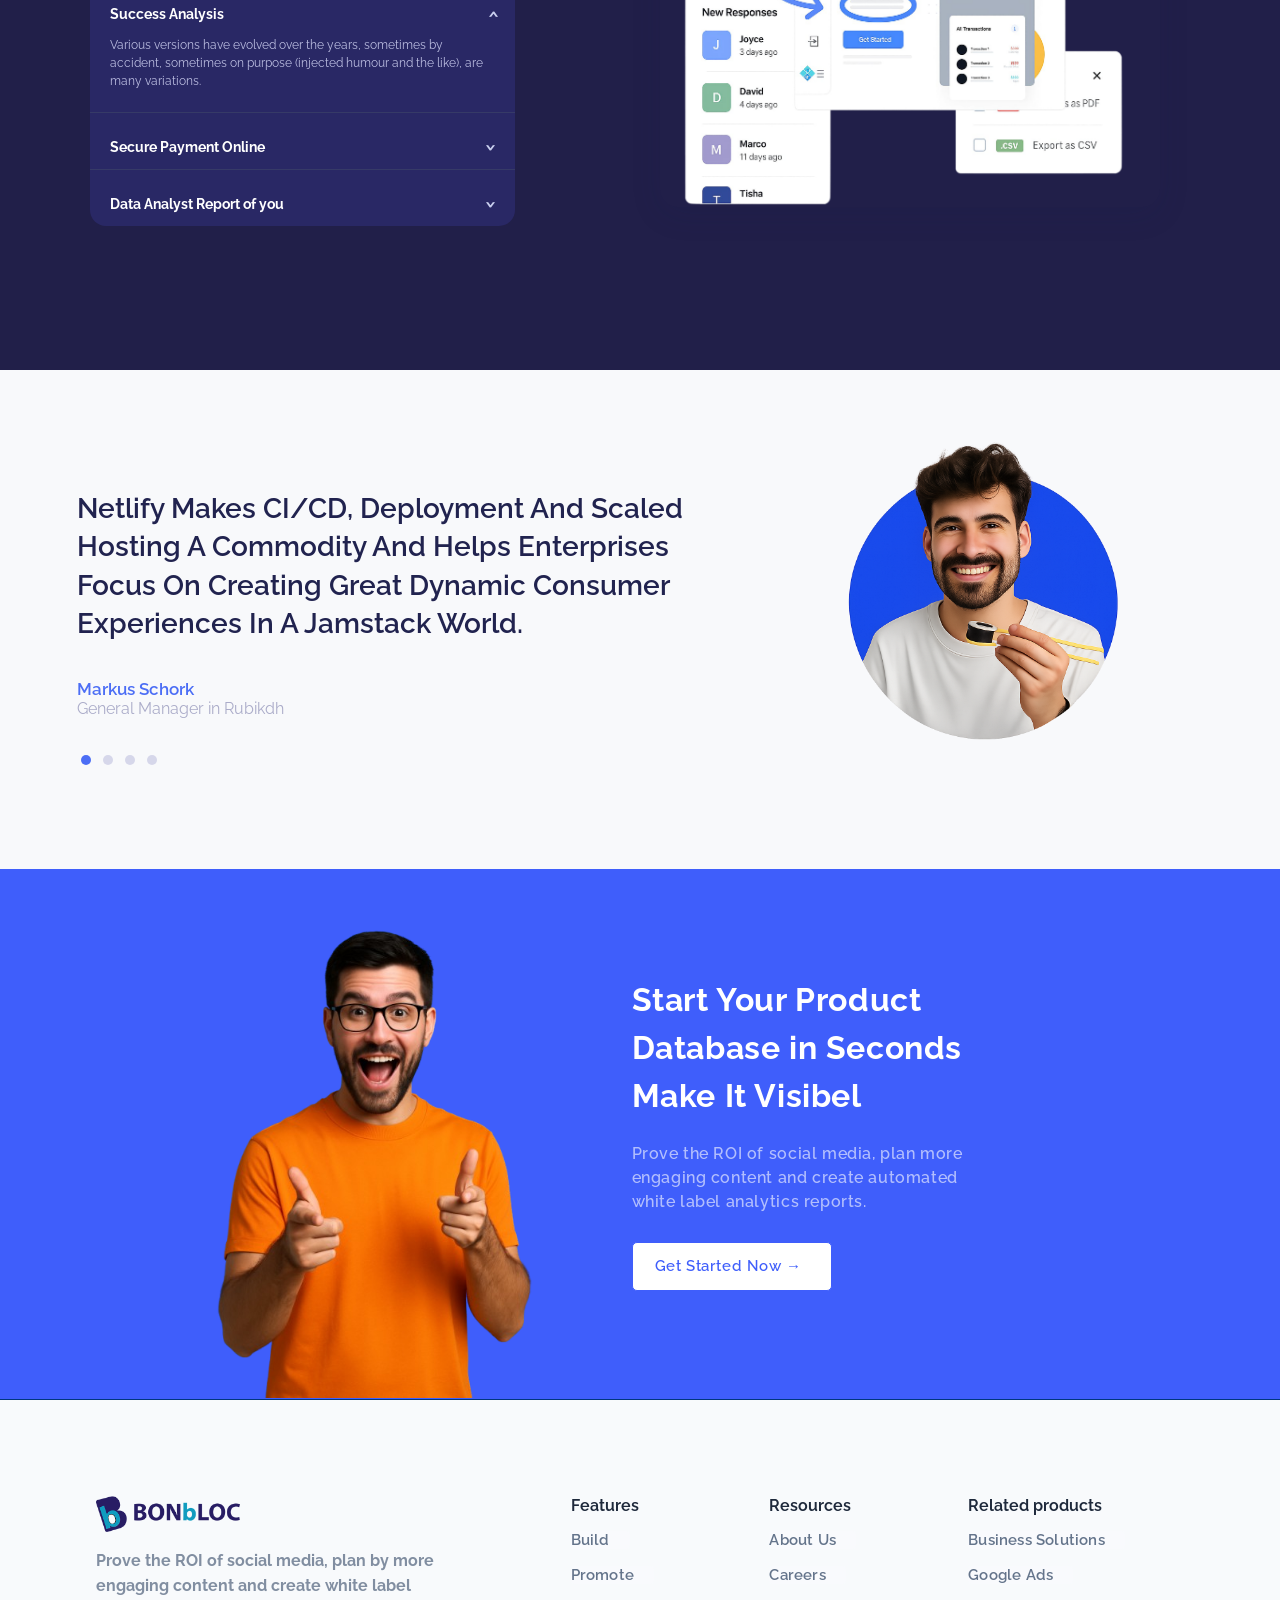
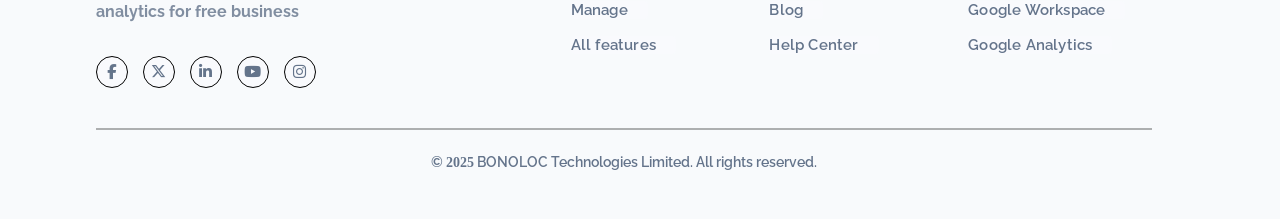
==== commit bdb0bf9b: "Update index.html" ====
--- a/index.html
+++ b/index.html
@@ -23,7 +23,7 @@
   <body>
     <header class="main-header">
       <div class="header-wrapper">
-        <img src="BONbLoc-logo.png" alt="Companylogo" class="company-logo" />
+        <img src="BONbLOC-logo.png" alt="Companylogo" class="company-logo" />
 
         <nav>
           <a href="#">About Us</a>
@@ -284,3 +284,4 @@
   </body>
 </html>
 
+
--- a/taskstyle.css
+++ b/taskstyle.css
@@ -9,7 +9,7 @@
   /* margin: 25px; */
 }
 .company-logo {
-  height: 30px;
+  height: 40px;
   width: 120px;
 }
 /* Hero-section */
@@ -948,3 +948,4 @@
     padding-top: 20px;
   }
 }
+
